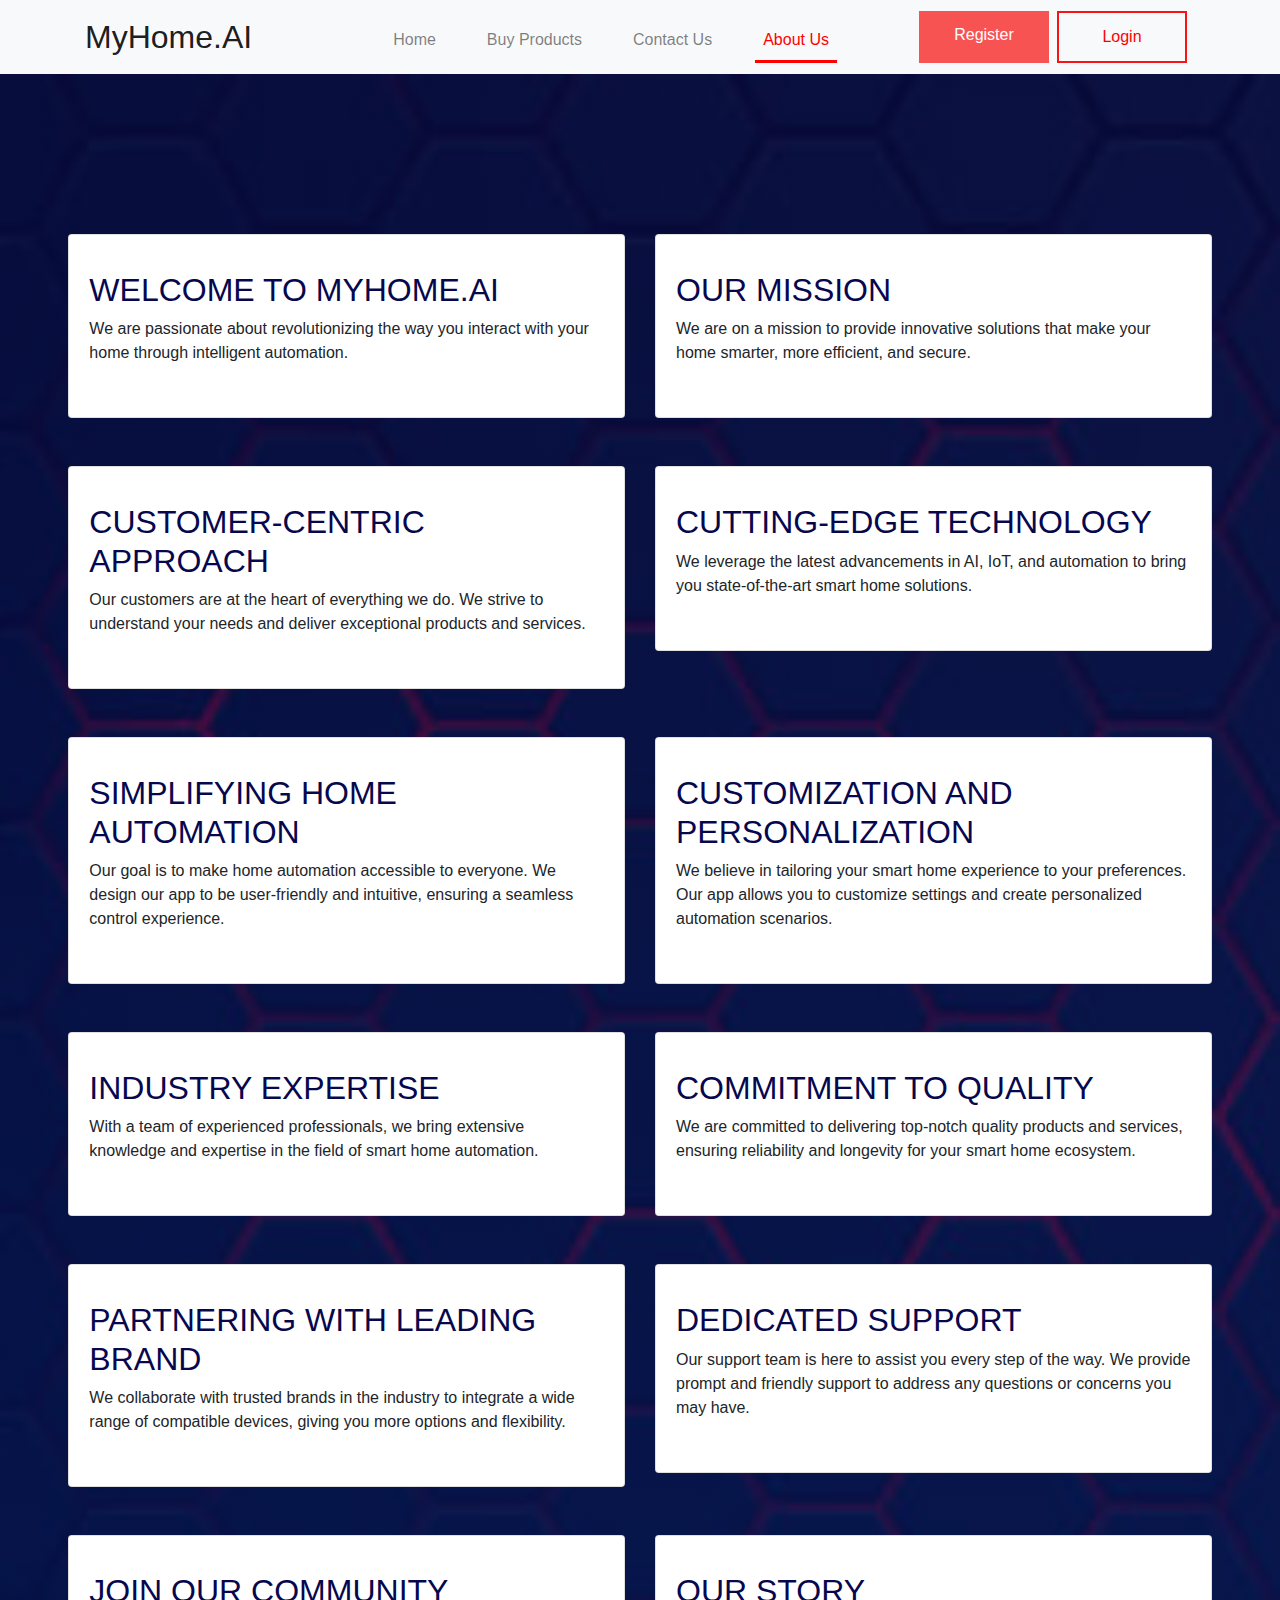
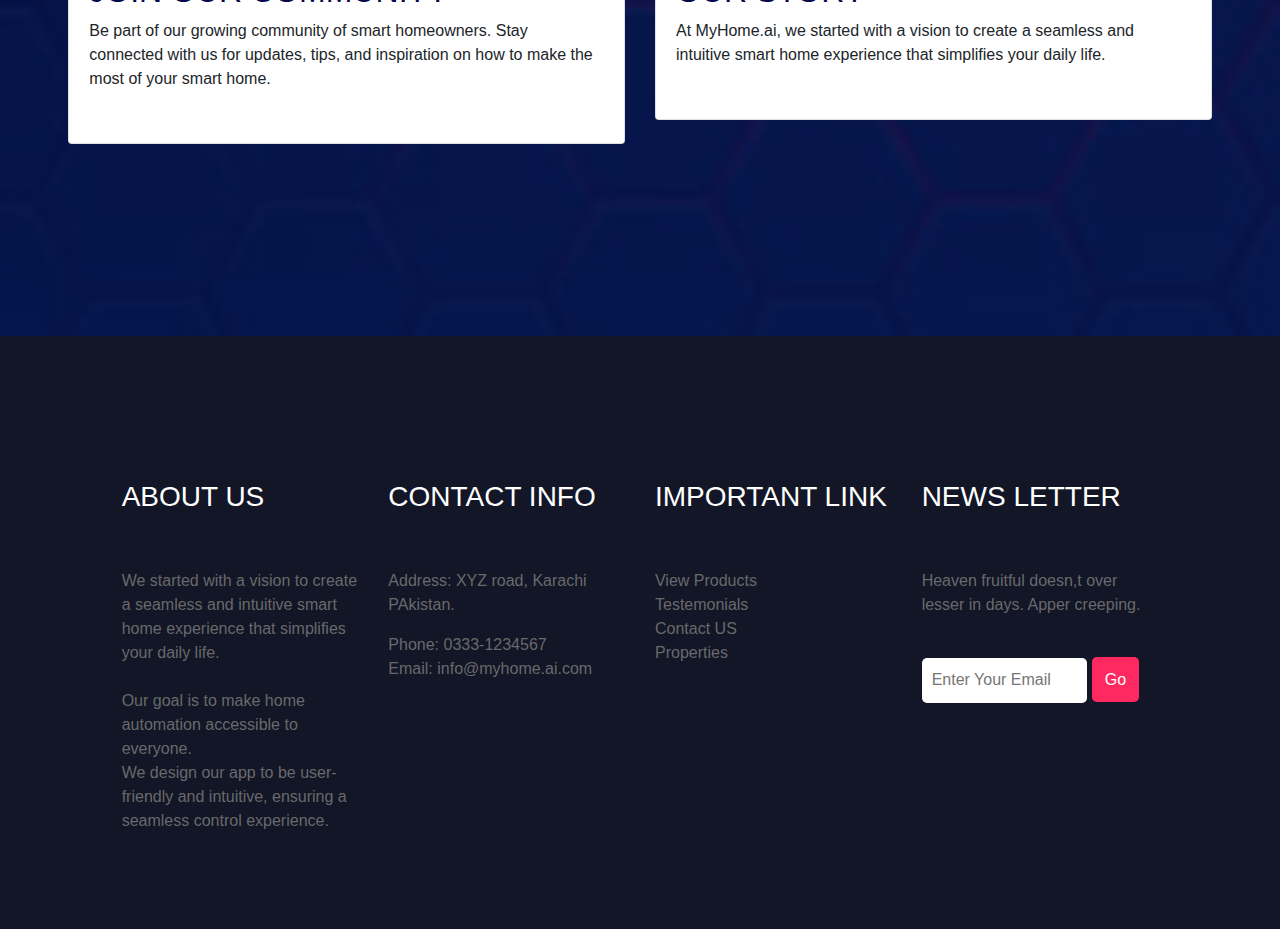
==== aboutUs.html @ 1acc03ca "Initial Commit of MyHome.AI" ====
<!DOCTYPE html>
<html lang="en">

<head>
    <meta charset="UTF-8">
    <meta http-equiv="X-UA-Compatible" content="IE=edge">
    <meta name="viewport" content="width=device-width, initial-scale=1.0">

    <!-- Bootstrap CSS -->
    <link rel="stylesheet" href="https://cdn.jsdelivr.net/npm/bootstrap@4.3.1/dist/css/bootstrap.min.css">

    <link rel="stylesheet" href="CSS/aboutUs.css">
    <title>About Us</title>
</head>

<body>

      <!-- =========================================navbar starts================================================== -->
  <nav class="navbar navbar-expand-lg navbar-light bg-light">
    <div class="container">
        <a class="navbar-brand" href="#">MyHome.AI</a>
        <button class="navbar-toggler" type="button" data-toggle="collapse" data-target="#navbarSupportedContent"
            aria-controls="navbarSupportedContent" aria-expanded="false" aria-label="Toggle navigation">
            <span class="navbar-toggler-icon"></span>
        </button>

        <div class="collapse navbar-collapse" id="navbarSupportedContent">
            <ul class="navbar-nav m-auto mb-2 mb-lg-0">
                <li class="nav-item ">
                    <a class="nav-link" id="home" href="index.html">Home </a>
                </li>
                <li class="nav-item">
                    <a class="nav-link" id="products" href="buyProducts.html">Buy Products</a>
                </li>
                <li class="nav-item">
                    <a class="nav-link" id="contact" href="contactUs.html">Contact Us</a>
                </li>
                <li class="nav-item">
                    <a class="nav-link" id="about" href="aboutUs.html">About Us</a>
                </li>

            </ul>
            <form class="d-flex">
                <a class="btn0" href="registration.html">Register</a>
                <a class="btn1 mx-2" href="login.html">Login</a>
            </form>
        </div>
    </div>
</nav>
  <!--===================================navabr ends======================================-->

    <!--=============================about us start====================-->
    <div class="about py-5 ">
        <div class="container-fluid py-5">

            <div class="row py-5">
            
                <div class="col-lg-11 m-auto pt-3">


                    <!--row 1 of about us start-->

                    <div class="row pg-5 ">
                        <div class="col-lg-6">
                            <div class="card py-3">
                                <div class="card-body">

                                    <h2> Welcome to MyHome.AI</h2>
                                    <p> We are passionate about revolutionizing the way
                                        you interact with your home through intelligent automation.</p>
                                </div>
                            </div>
                        </div>

                        <div class="col-lg-6">
                            <div class="card py-3">
                                <div class="card-body">

                                    <h2> Our Mission </h2>
                                    <p> We are on a mission to provide innovative solutions that make
                                        your home smarter, more efficient, and secure.
                                    </p>
                                </div>
                            </div>
                        </div>
                    </div>

                    <!--row 2 of about us start-->

                    <div class="row py-5">
                        <div class="col-lg-6">
                            <div class="card py-3">
                                <div class="card-body">

                                    <h2> Customer-Centric Approach </h2>
                                    <p> Our customers are at the heart of everything we do. We strive to
                                        understand your needs and deliver exceptional products and services.
                                    </p>
                                </div>
                            </div>
                        </div>
                        <div class="col-lg-6">
                            <div class="card py-3">
                                <div class="card-body">

                                    <h2> Cutting-Edge Technology </h2>
                                    <p> We leverage the latest advancements in AI, IoT, and automation
                                        to bring you state-of-the-art smart home solutions.
                                    </p>
                                </div>
                            </div>
                        </div>
                    </div>

                    <!--row 3 of about us start-->

                    <div class="row pg-5">
                        <div class="col-lg-6">
                            <div class="card py-3">
                                <div class="card-body">

                                    <h2> Simplifying Home Automation</h2>
                                    <p> Our goal is to make home automation accessible to everyone.
                                        We design our app to be user-friendly and intuitive, ensuring
                                        a seamless control experience.
                                    </p>
                                </div>
                            </div>
                        </div>

                        <div class="col-lg-6">
                            <div class="card py-3">
                                <div class="card-body">

                                    <h2> Customization and Personalization</h2>
                                    <p> We believe in tailoring your smart home experience to your preferences.
                                        Our app allows you to customize settings and create personalized automation
                                        scenarios.
                                    </p>
                                </div>
                            </div>
                        </div>
                    </div>

                    <!--row 4 of about us start-->

                    <div class="row py-5">
                        <div class="col-lg-6">
                            <div class="card py-3">
                                <div class="card-body">

                                    <h2> Industry Expertise</h2>
                                    <p> With a team of experienced professionals, we bring extensive knowledge
                                        and expertise in the field of smart home automation.
                                    </p>
                                </div>
                            </div>
                        </div>

                        <div class="col-lg-6">
                            <div class="card py-3">
                                <div class="card-body">

                                    <h2> Commitment to Quality</h2>
                                    <p> We are committed to delivering top-notch quality products and services,
                                        ensuring reliability and longevity for your smart home ecosystem.
                                    </p>
                                </div>
                            </div>
                        </div>
                    </div>

                    <!--row 5 of about us start-->

                    <div class="row pg-5">
                        <div class="col-lg-6">
                            <div class="card py-3">
                                <div class="card-body">

                                    <h2> Partnering with Leading Brand </h2>
                                    <p> We collaborate with trusted brands in the industry to integrate a wide range
                                        of compatible devices, giving you more options and flexibility.
                                    </p>
                                </div>
                            </div>
                        </div>

                        <div class="col-lg-6">
                            <div class="card py-3">
                                <div class="card-body">

                                    <h2> Dedicated Support</h2>
                                    <p> Our support team is here to assist you every step of the way. We provide
                                        prompt
                                        and friendly support to address any questions or concerns you may have.
                                    </p>
                                </div>
                            </div>
                        </div>
                    </div>

                    <!--row 6 of about us start-->

                    <div class="row py-5">
                        <div class="col-lg-6">
                            <div class="card py-3">
                                <div class="card-body">

                                    <h2> Join Our Community</h2>
                                    <p> Be part of our growing community of smart homeowners. Stay connected with us
                                        for
                                        updates, tips, and inspiration on how to make the most of your smart home.
                                    </p>
                                </div>
                            </div>
                        </div>
                        <div class="col-lg-6">
                            <div class="card py-3">
                                <div class="card-body">

                                    <h2> Our Story</h2>
                                    <p> At MyHome.ai, we started with a vision to create a seamless
                                        and intuitive smart home experience that simplifies your daily life.
                                    </p>
                                </div>
                            </div>
                        </div>
                    </div>

                </div>
            
            </div>
        </div>
    </div>

    <!--=============================about us end====================-->


    <!--=============================footer start====================-->

    <section class="footer pt-5">
        <div class="container-fluid pt-5">
            <div class="row ">
                <div class="col-lg-10 m-auto">
                    <div class="row">
                        <div class="col-lg-3">
                            <h3 class="py-5">ABOUT US</h3>
                            <p>We started with a vision to create a seamless and intuitive smart home experience that
                                simplifies your daily life.
                            </p><br>
                            <p>Our goal is to make home automation accessible to everyone. <br>
                                We design our app to be user-friendly and intuitive, ensuring a seamless control
                                experience.</p>
                        </div>
                        <div class="col-lg-3">
                            <h3 class="py-5">CONTACT INFO</h3>
                            <p>Address: XYZ road, Karachi PAkistan.</p>
                            <p class="link pt-3">Phone: 0333-1234567</p>
                            <p class="link">Email: info@myhome.ai.com</p>
                        </div>
                        <div class="col-lg-3">
                            <h3 class="py-5">IMPORTANT LINK</h3>
                            <p class="link">View Products</p>
                            <p class="link">Testemonials</p>
                            <p class="link">Contact US</p>
                            <p class="link">Properties </p>
                        </div>
                        <div class="col-lg-3">
                            <h3 class="py-5">NEWS LETTER</h3>
                            <p>Heaven fruitful doesn,t over lesser
                                in days. Apper creeping.</p>

                            <input type="text" placeholder="Enter Your Email">
                            <button>Go</button>
                        </div>

                    </div>
                </div>
            </div>
            <br><br><br><br>
        </div>

    </section>


    <script src="https://code.jquery.com/jquery-3.3.1.slim.min.js"
        integrity="sha384-q8i/X+965DzO0rT7abK41JStQIAqVgRVzpbzo5smXKp4YfRvH+8abtTE1Pi6jizo"
        crossorigin="anonymous"></script>
    <script src="https://cdn.jsdelivr.net/npm/popper.js@1.14.7/dist/umd/popper.min.js"></script>
    <script src="https://cdn.jsdelivr.net/npm/bootstrap@4.3.1/dist/js/bootstrap.min.js"></script>

</body>

</html>
---- CSS/aboutUs.css ----
/*-------------------------- CSS For Navbar Starts Here -------------------------- */

* {
    padding: 0;
    margin: 0;
    box-sizing: border-box;
}

.navbar-brand {
    color: red;
    font-size: 2rem;

}

.nav-link {
    color: rgb(10, 10, 94);
   
}

.nav-link:hover {
    color: red;
    border-bottom: 3px solid red;
    transition: all 0.2s;
}

.nav-item {
    color: rgb(7, 7, 78);
    font-weight: 500;
    padding-left: 35px;
}

.btn0 {
    height: 52px;
    width: 130px;

    text-align: center;
    padding-top: 12px;


    outline: none;
    border: none;
    color: white;
    cursor: pointer;
    transition: all 0.4s;
    background-color: rgb(248, 83, 83);
}

.btn0:hover {
    color: white;
    text-decoration: none;

    background: rgb(214, 11, 11);
    transition: all 0.4s;
}

.btn1 {
    height: 52px;
    width: 130px;
    text-align: center;
    padding-top: 12px;
    background-color: transparent;
    color: red;
    cursor: pointer;
    transition: all 0.4s;
    outline: none;
    border: 2px solid rgb(248, 20, 20);
}

.btn1:hover {
    background: rgb(214, 11, 11);
    transition: all 0.4s;
    color: white;
    text-decoration: none;
}

#about{
    color: red;
    border-bottom: 3px solid red;
}

/*-------------------------- CSS For Navbar Ends Here -------------------------- */


/*-------------------------- CSS For About Us starts Here -------------------------- */


.about {
    background: linear-gradient(rgba(4, 11, 75, 0.719), rgba(4, 26, 100, 0.73)), url("../Images/backgroundpic.jpg") no-repeat;
    background-size: cover;
    height: auto;
    width: 100%;
}



.main p{
    color: black;
    
}

.red {
    color: red;
}

.about h2 {
    font-size: 2rem;
    color: rgb(7, 7, 78);
    text-transform: uppercase;
}

.about .card:hover {
    color: red;
    cursor: pointer;
    transition: all 0.3s;
    box-shadow: -2px 2px 22px -11px rgba(0, 0, 0, 0.75);
    -webkit-box-shadow: -2px 2px 22px -11px rgba(0, 0, 0, 0.75);
    -moz-box-shadow: -2px 2px 22px -11px rgba(0, 0, 0, 0.75);
}

/*-------------------------- CSS For about us Ends Here -------------------------- */


/*-------------------------- CSS For footer Starts Here -------------------------- */

.footer {
    background-color: #121626;
    color: white;
}

.footer p {
    margin: 0;
    color: #69696b;
}

.link {
    color: #69696b;
    transition: all 0.4s;
}

.link:hover {
    color: #ff2962;
    padding-left: 10px;
    transition: all 0.4s;
    cursor: pointer;
}

.footer input {
    height: 45px;
    width: 70%;
    padding: 10px 10px;
    border: none;
    outline: none;
    border-radius: 5px;
}

.footer button {
    height: 45px;
    width: 20%;
    padding-left: -12px;
    border: none;
    outline: none;
    border-top: 1px solid#ff2962;
    background: #ff2962;
    color: white;
    margin-top: 40px;
    border-radius: 5px;
    cursor: pointer;
}

/*-------------------------- CSS For footer Ends Here -------------------------- */
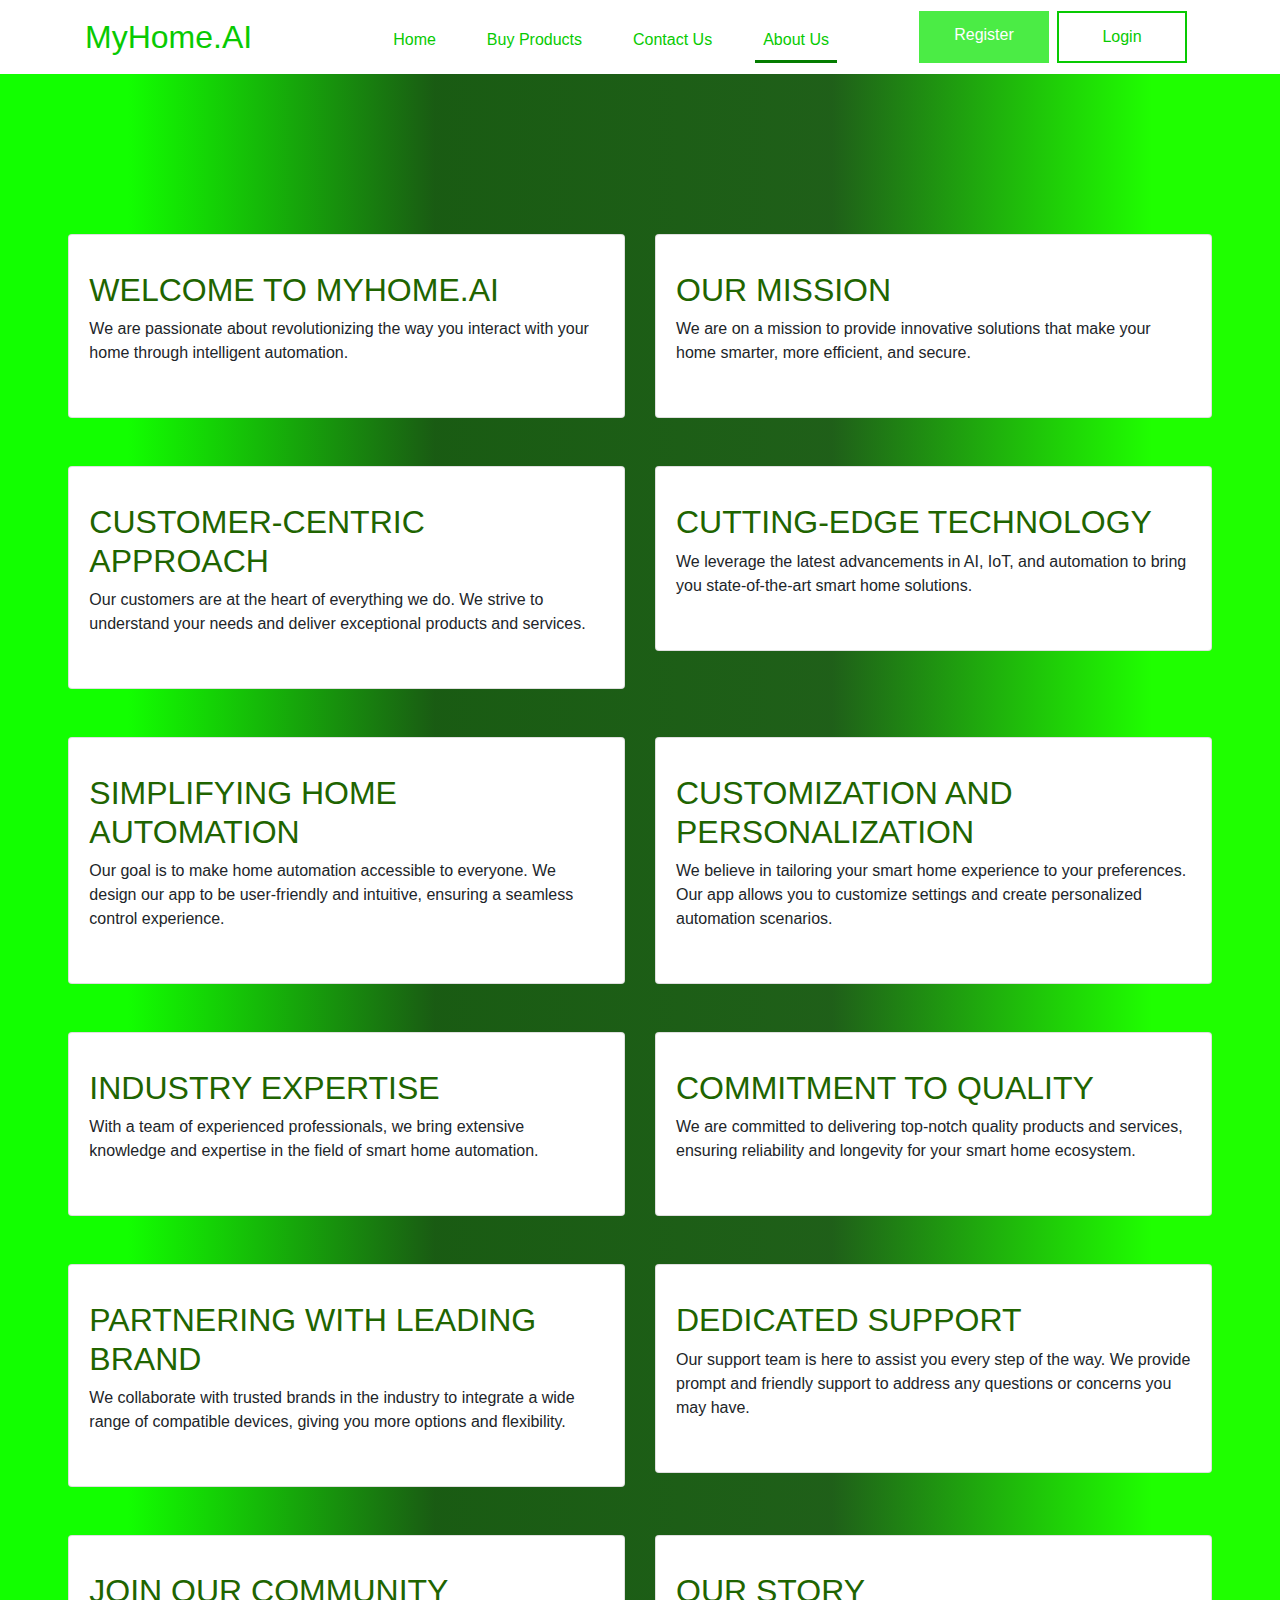
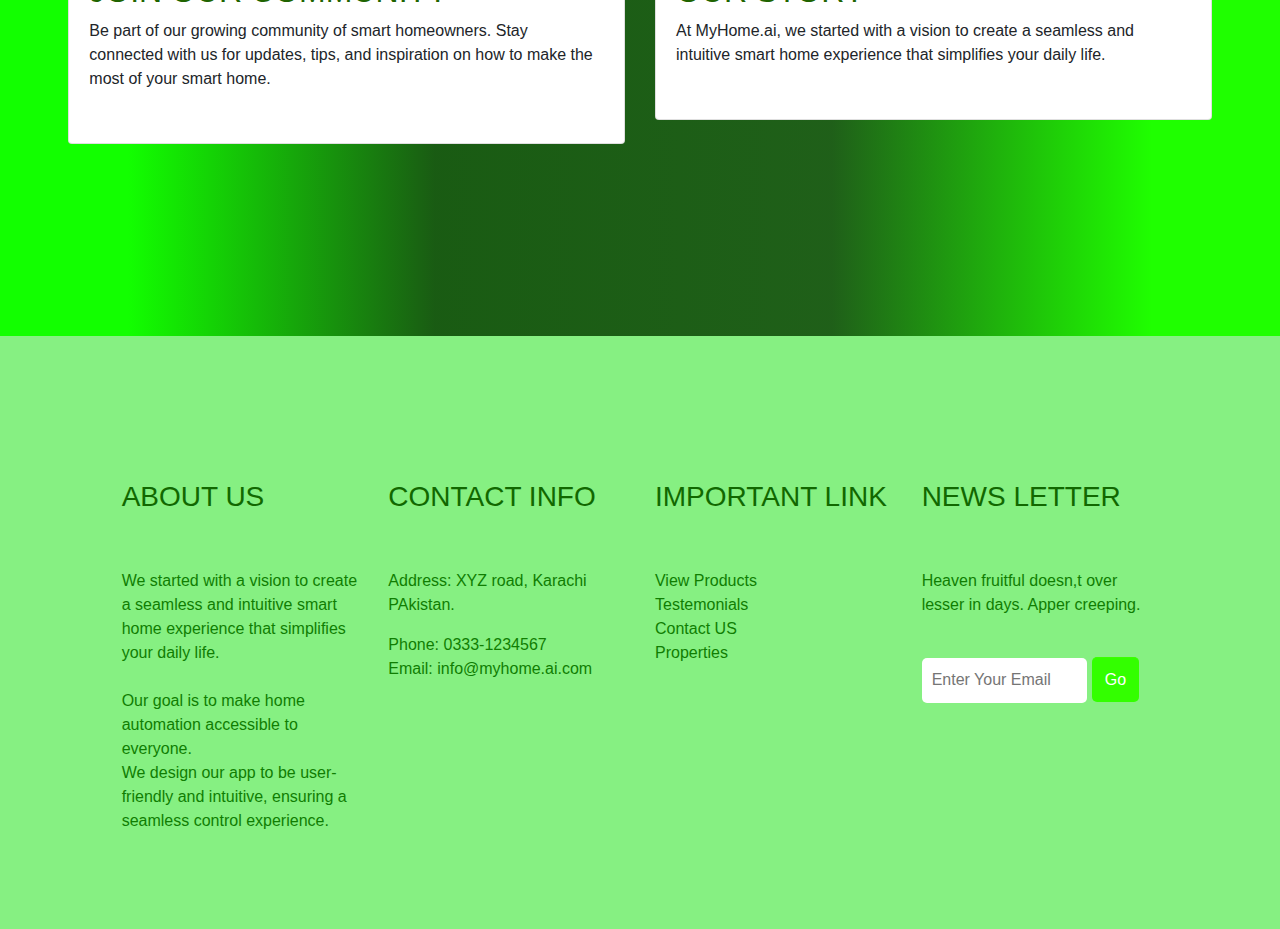
==== commit fe0affb1: "version 1.2" ====
--- a/aboutUs.html
+++ b/aboutUs.html
@@ -16,7 +16,7 @@
 <body>
 
       <!-- =========================================navbar starts================================================== -->
-  <nav class="navbar navbar-expand-lg navbar-light bg-light">
+  <nav class="navbar navbar-expand-lg ">
     <div class="container">
         <a class="navbar-brand" href="#">MyHome.AI</a>
         <button class="navbar-toggler" type="button" data-toggle="collapse" data-target="#navbarSupportedContent"
@@ -53,7 +53,7 @@
     <div class="about py-5 ">
         <div class="container-fluid py-5">
 
-            <div class="row py-5">
+            <div class="row py-5" >
             
                 <div class="col-lg-11 m-auto pt-3">
 
--- a/CSS/aboutUs.css
+++ b/CSS/aboutUs.css
@@ -7,24 +7,24 @@
 }
 
 .navbar-brand {
-    color: red;
+    color: rgb(8, 202, 2);
     font-size: 2rem;
 
 }
 
 .nav-link {
-    color: rgb(10, 10, 94);
-   
+    color: rgb(8, 202, 2);
+
 }
 
 .nav-link:hover {
-    color: red;
-    border-bottom: 3px solid red;
+    color: rgb(8, 202, 2);
+    border-bottom: 3px solid rgb(8, 202, 2);
     transition: all 0.2s;
 }
 
 .nav-item {
-    color: rgb(7, 7, 78);
+    color: rgb(8, 202, 2);
     font-weight: 500;
     padding-left: 35px;
 }
@@ -42,14 +42,14 @@
     color: white;
     cursor: pointer;
     transition: all 0.4s;
-    background-color: rgb(248, 83, 83);
+    background-color: rgb(75, 236, 69);
 }
 
 .btn0:hover {
     color: white;
     text-decoration: none;
 
-    background: rgb(214, 11, 11);
+    background: rgb(8, 202, 2);
     transition: all 0.4s;
 }
 
@@ -59,23 +59,23 @@
     text-align: center;
     padding-top: 12px;
     background-color: transparent;
-    color: red;
+    color: rgb(8, 202, 2);
     cursor: pointer;
     transition: all 0.4s;
     outline: none;
-    border: 2px solid rgb(248, 20, 20);
+    border: 2px solid rgb(8, 202, 2);
 }
 
 .btn1:hover {
-    background: rgb(214, 11, 11);
+    background: rgb(8, 202, 2);
     transition: all 0.4s;
     color: white;
     text-decoration: none;
 }
 
-#about{
-    color: red;
-    border-bottom: 3px solid red;
+#about {
+    color: rgb(8, 202, 2);
+    border-bottom: 3px solid rgb(4, 124, 0);
 }
 
 /*-------------------------- CSS For Navbar Ends Here -------------------------- */
@@ -85,26 +85,28 @@
 
 
 .about {
-    background: linear-gradient(rgba(4, 11, 75, 0.719), rgba(4, 26, 100, 0.73)), url("../Images/backgroundpic.jpg") no-repeat;
-    background-size: cover;
+    background: rgb(18, 255, 0);
+    background: linear-gradient(90deg, rgba(18, 255, 0, 1) 10%, rgba(8, 79, 1, 0.9304096638655462) 34%, rgba(8, 79, 1, 0.9051995798319328) 65%, rgba(31, 255, 0, 1) 90%);
+    /* background: linear-gradient(rgba(4, 11, 75, 0.719), rgba(4, 26, 100, 0.73)), url("../Images/backgroundpic.jpg") no-repeat;
+    background-size: cover; */
     height: auto;
     width: 100%;
 }
 
 
 
-.main p{
+.main p {
     color: black;
-    
+
 }
 
 .red {
-    color: red;
+    color: rgb(0, 255, 55);
 }
 
 .about h2 {
     font-size: 2rem;
-    color: rgb(7, 7, 78);
+    color: rgb(32, 100, 0);
     text-transform: uppercase;
 }
 
@@ -117,28 +119,29 @@
     -moz-box-shadow: -2px 2px 22px -11px rgba(0, 0, 0, 0.75);
 }
 
+
 /*-------------------------- CSS For about us Ends Here -------------------------- */
 
 
 /*-------------------------- CSS For footer Starts Here -------------------------- */
 
 .footer {
-    background-color: #121626;
-    color: white;
+    background-color: #86f082;
+    color: rgb(17, 104, 0);
 }
 
 .footer p {
     margin: 0;
-    color: #69696b;
+    color: #107e02;
 }
 
 .link {
-    color: #69696b;
+    color: #4c6800;
     transition: all 0.4s;
 }
 
 .link:hover {
-    color: #ff2962;
+    color: #577700;
     padding-left: 10px;
     transition: all 0.4s;
     cursor: pointer;
@@ -159,8 +162,8 @@
     padding-left: -12px;
     border: none;
     outline: none;
-    border-top: 1px solid#ff2962;
-    background: #ff2962;
+    border-top: 1px solid#3cff00;
+    background: #33ff00;
     color: white;
     margin-top: 40px;
     border-radius: 5px;
